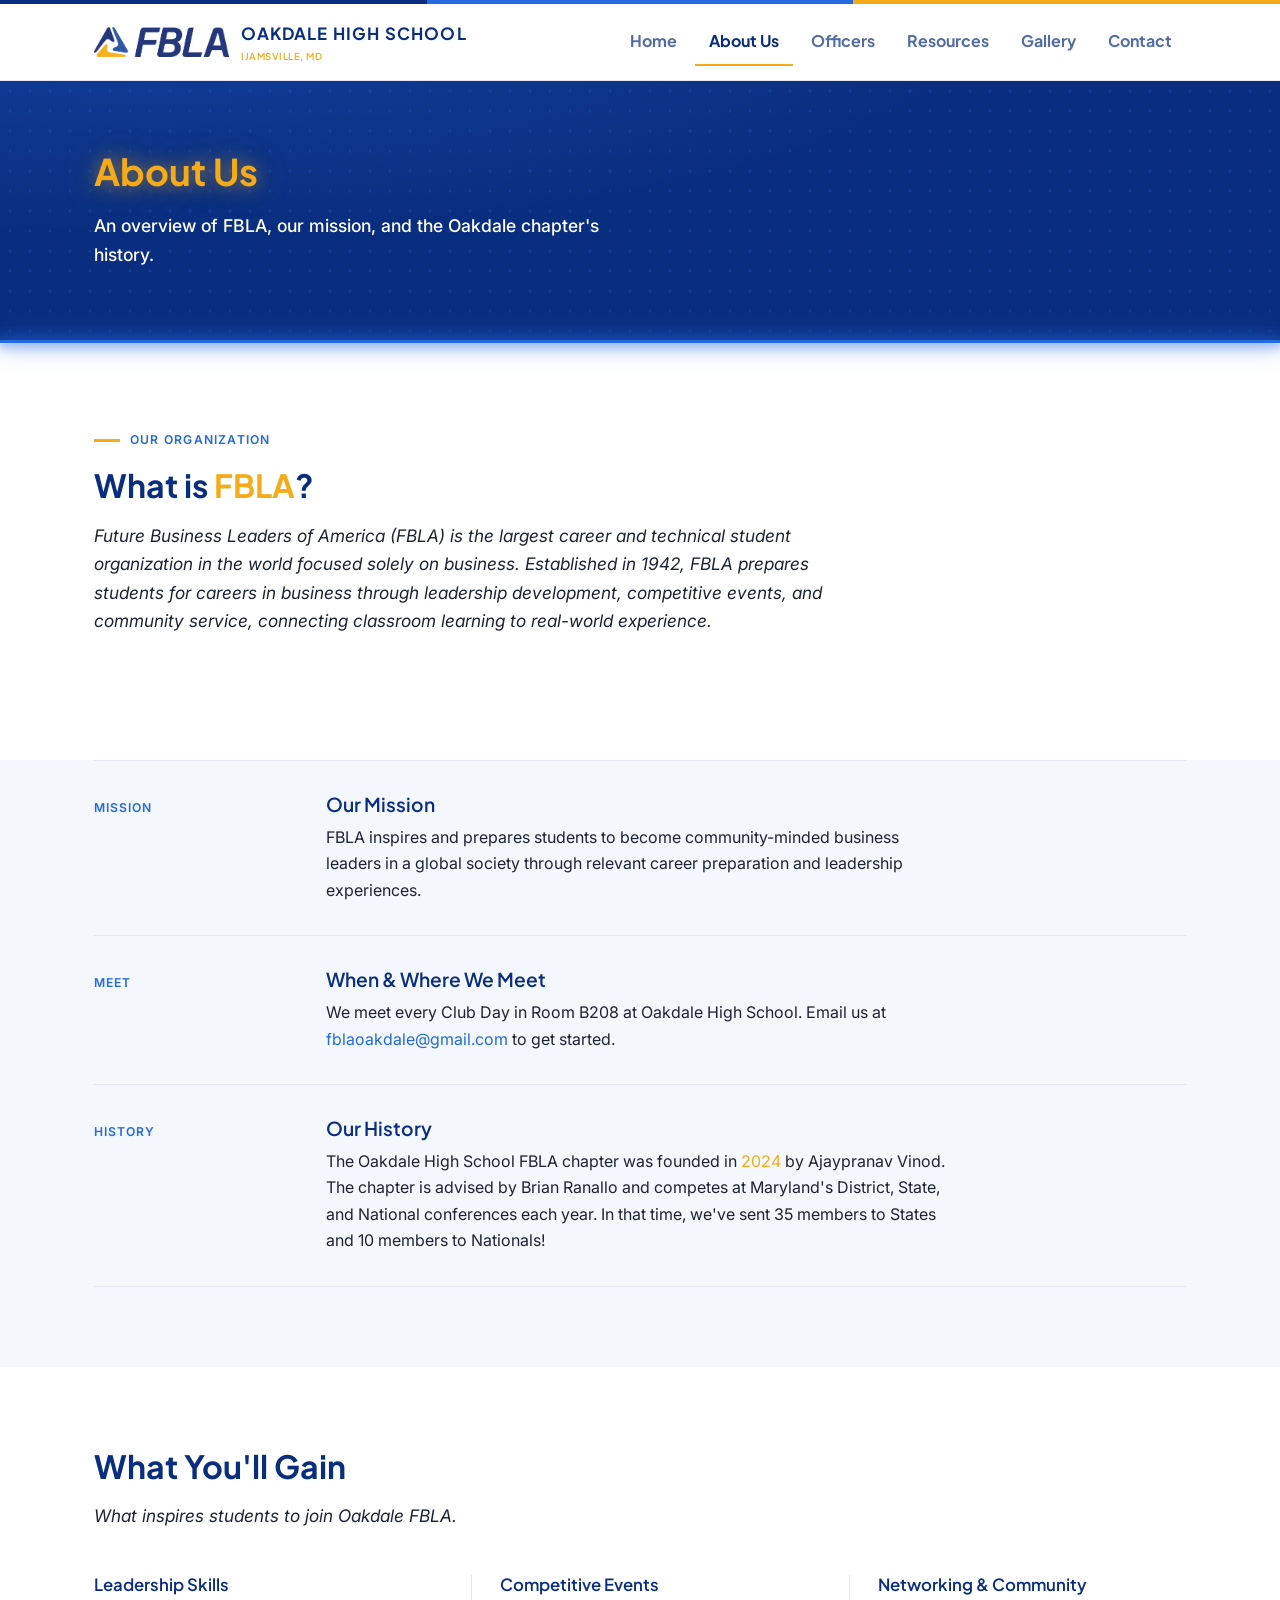
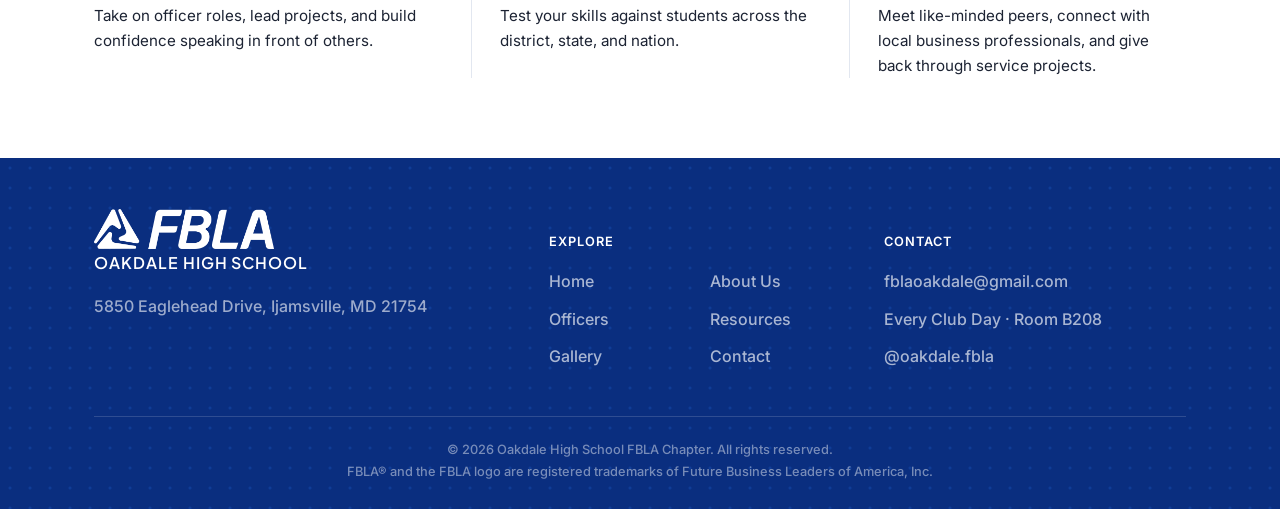
==== about.html @ 13fde46c "Add Oakdale FBLA chapter website Static site for Oakdale High School's FBLA chapter: home, about, of" ====
<!DOCTYPE html>
<html lang="en">
<head>
  <meta charset="UTF-8" />
  <meta name="viewport" content="width=device-width, initial-scale=1.0" />
  <title>About Us | Oakdale FBLA</title>
  <meta name="description" content="What FBLA is, our mission, and the history of Oakdale High School's FBLA chapter." />
  <link rel="icon" type="image/png" href="favicon.png" />
  <link rel="shortcut icon" href="favicon.ico" />
  <link rel="preconnect" href="https://fonts.googleapis.com">
  <link rel="preconnect" href="https://fonts.gstatic.com" crossorigin>
  <link href="https://fonts.googleapis.com/css2?family=Inter:ital,wght@0,400;0,500;0,600;0,700;1,400&family=Plus+Jakarta+Sans:wght@600;700;800&display=swap" rel="stylesheet">
  <link rel="stylesheet" href="styles.css" />
</head>
<body>
  <div class="brand-bar"></div>
  <div class="site-banner"></div>

  <!-- ===== Header / Navigation ===== -->
  <header class="site-header">
    <nav class="nav">
      <a href="index.html" class="nav-brand">
        <span class="nav-logo-wrap">
          <img src="images/fbla-logo.png" alt="FBLA — Future Business Leaders of America" class="nav-logo-img"
               onerror="this.style.display='none'; this.nextElementSibling.style.display='flex';">
          <span class="nav-logo-placeholder">FBLA<br>LOGO</span>
        </span>
        <span class="nav-brand-text">
          <span class="wordmark">Oakdale High School</span>
          <span class="wordmark-sub">Ijamsville, MD</span>
        </span>
      </a>
      <button class="nav-toggle" aria-label="Toggle navigation">
        <span></span><span></span><span></span>
      </button>
      <ul class="nav-links">
        <li><a href="index.html">Home</a></li>
        <li><a href="about.html" class="active">About Us</a></li>
        <li><a href="officers.html">Officers</a></li>
        <li><a href="resources.html">Resources</a></li>
        <li><a href="gallery.html">Gallery</a></li>
        <li><a href="contact.html">Contact</a></li>
      </ul>
    </nav>
  </header>

  <!-- ===== Page Hero ===== -->
  <section class="page-hero reveal">
    <div class="container">
      <h1>About Us</h1>
      <p>An overview of FBLA, our mission, and the Oakdale chapter's history.</p>
    </div>
  </section>

  <!-- ===== What is FBLA ===== -->
  <section class="reveal">
    <div class="container">
      <div class="eyebrow">Our Organization</div>
      <h2>What is <span class="accent">FBLA</span>?</h2>
      <p class="section-intro" style="max-width: 760px;">
        Future Business Leaders of America (FBLA) is the largest career and
        technical student organization in the world focused solely on
        business. Established in 1942, FBLA prepares students for careers
        in business through leadership development, competitive events, and
        community service, connecting classroom learning to real-world
        experience.
      </p>
    </div>
  </section>

  <!-- ===== Mission / Meet / History ===== -->
  <section class="section-tint reveal" style="padding-top: 0;">
    <div class="container">
      <div class="spec-row">
        <div class="spec-label">Mission</div>
        <div>
          <h3>Our Mission</h3>
          <p>
            FBLA inspires and prepares students to become community-minded
            business leaders in a global society through relevant career
            preparation and leadership experiences.
          </p>
        </div>
      </div>
      <div class="spec-row">
        <div class="spec-label">Meet</div>
        <div>
          <h3>When &amp; Where We Meet</h3>
          <p>
            We meet every Club Day in Room B208 at Oakdale High School.
            Email us at
            <a href="mailto:fblaoakdale@gmail.com">fblaoakdale@gmail.com</a>
            to get started.
          </p>
        </div>
      </div>
      <div class="spec-row">
        <div class="spec-label">History</div>
        <div>
          <h3>Our History</h3>
          <p>
            The Oakdale High School FBLA chapter was founded in
            <span class="accent">2024</span> by Ajaypranav Vinod. The
            chapter is advised by Brian Ranallo and competes at Maryland's
            District, State, and National conferences each year. In that
            time, we've sent 35 members to States and 10 members to
            Nationals!
          </p>
        </div>
      </div>
    </div>
  </section>

  <!-- ===== Why Join ===== -->
  <section class="reveal">
    <div class="container">
      <h2>What You'll Gain</h2>
      <p class="section-intro">
        What inspires students to join Oakdale FBLA.
      </p>
      <div class="text-cols">
        <div>
          <h3>Leadership Skills</h3>
          <p>Take on officer roles, lead projects, and build confidence speaking in front of others.</p>
        </div>
        <div>
          <h3>Competitive Events</h3>
          <p>Test your skills against students across the district, state, and nation.</p>
        </div>
        <div>
          <h3>Networking &amp; Community</h3>
          <p>Meet like-minded peers, connect with local business professionals, and give back through service projects.</p>
        </div>
      </div>
    </div>
  </section>

  <!-- ===== Footer ===== -->
  <footer class="site-footer">
    <div class="container">
      <div class="footer-grid">
        <div class="footer-col">
          <div class="footer-brand">
            <span class="nav-logo-wrap">
              <img src="images/fbla-logo-white.png" alt="FBLA — Future Business Leaders of America" class="nav-logo-img"
                   onerror="this.style.display='none'; this.nextElementSibling.style.display='flex';">
              <span class="nav-logo-placeholder">FBLA<br>LOGO</span>
            </span>
            <span class="wordmark">Oakdale High School</span>
          </div>
          <p>5850 Eaglehead Drive, Ijamsville, MD 21754</p>
        </div>
        <div class="footer-col">
          <h4>Explore</h4>
          <ul class="footer-links-grid">
            <li><a href="index.html">Home</a></li>
            <li><a href="about.html">About Us</a></li>
            <li><a href="officers.html">Officers</a></li>
            <li><a href="resources.html">Resources</a></li>
            <li><a href="gallery.html">Gallery</a></li>
            <li><a href="contact.html">Contact</a></li>
          </ul>
        </div>
        <div class="footer-col">
          <h4>Contact</h4>
          <ul>
            <li><a href="mailto:fblaoakdale@gmail.com">fblaoakdale@gmail.com</a></li>
            <li>Every Club Day &middot; Room B208</li>
            <li><a href="https://www.instagram.com/oakdale.fbla/" target="_blank" rel="noopener">@oakdale.fbla</a></li>
          </ul>
        </div>
      </div>
      <div class="footer-bottom">
        &copy; 2026 Oakdale High School FBLA Chapter. All rights reserved.<br />
        FBLA&reg; and the FBLA logo are registered trademarks of Future Business Leaders of America, Inc.
      </div>
    </div>
  </footer>

  <script src="script.js"></script>
</body>
</html>
---- styles.css ----
/* =========================================================
   Oakdale High School FBLA — Site Stylesheet
   Light, editorial theme built on FBLA's official brand
   colors (see FBLA Brand Guidebook, page 18):
     Navy   #0a2e7f   Blue  #1d52bc   Gold  #f4ab19
     Cobalt #226add   White #ffffff   Black #2d2b2b
   Navy carries structure (nav text, footer, headings).
   Cobalt is the working accent (links, buttons, active states).
   Gold is used sparingly, for small highlight details only.
   Beginner tip: everything is controlled from the :root
   tokens below — change a value once, it updates everywhere.
   ========================================================= */

:root {
  --navy: #0a2e7f;
  --blue: #1d52bc;
  --gold: #f4ab19;
  --cobalt: #226add;
  --white: #ffffff;
  --black: #2d2b2b;

  --bg: #ffffff;
  --bg-alt: #f4f7fc;
  --text: #1c2333;
  --text-muted: #5c6478;
  --border: #e2e7f0;

  /* Headings/titles: real Apercu Pro (FBLA's actual brand font, page 29)
     if licensed files are ever added — see fonts/README.txt — otherwise
     Plus Jakarta Sans, the closest free Google Font to it, loaded for
     real below. Arial is the last-resort fallback either way.
     Body/paragraph text: Inter, loaded for real below. */
  --font-heading: "Apercu Pro", "Plus Jakarta Sans", Arial, "Helvetica Neue", sans-serif;
  --font-body: "Inter", Arial, "Helvetica Neue", sans-serif;

  --radius: 8px;
  --radius-sm: 6px;
  --max-width: 1140px;

  --ease: cubic-bezier(0.22, 1, 0.36, 1);
}

/* Real Apercu Pro webfont files, if you have a license for them.
   These @font-face rules just fail silently (and the font-family
   stacks above fall through to Arial) until files actually exist at
   these paths — see fonts/README.txt to activate them. */
@font-face {
  font-family: "Apercu Pro";
  src: url("fonts/ApercuPro-Regular.woff2") format("woff2"),
       url("fonts/ApercuPro-Regular.woff") format("woff");
  font-weight: 400;
  font-style: normal;
  font-display: swap;
}

@font-face {
  font-family: "Apercu Pro";
  src: url("fonts/ApercuPro-Medium.woff2") format("woff2"),
       url("fonts/ApercuPro-Medium.woff") format("woff");
  font-weight: 500;
  font-style: normal;
  font-display: swap;
}

@font-face {
  font-family: "Apercu Pro";
  src: url("fonts/ApercuPro-Bold.woff2") format("woff2"),
       url("fonts/ApercuPro-Bold.woff") format("woff");
  font-weight: 700;
  font-style: normal;
  font-display: swap;
}

@font-face {
  font-family: "Apercu Pro";
  src: url("fonts/ApercuPro-Italic.woff2") format("woff2"),
       url("fonts/ApercuPro-Italic.woff") format("woff");
  font-weight: 400;
  font-style: italic;
  font-display: swap;
}

* {
  box-sizing: border-box;
}

html {
  scroll-behavior: smooth;
}

body {
  margin: 0;
  font-family: var(--font-body);
  color: var(--text);
  background: var(--bg);
  line-height: 1.65;
  -webkit-font-smoothing: antialiased;
}

img {
  max-width: 100%;
  display: block;
}

a {
  color: var(--cobalt);
  text-decoration: none;
}

a:hover {
  text-decoration: underline;
}

.container {
  max-width: var(--max-width);
  margin: 0 auto;
  padding: 0 24px;
}

/* Wider than the standard reading-width container — used for the
   photo grid, which benefits from more room, unlike text content. */
.container--wide {
  max-width: 1700px;
}

section {
  padding: 80px 0;
  position: relative;
}

.section-tint {
  background: var(--bg-alt);
}

h1, h2, h3 {
  color: var(--navy);
  line-height: 1.2;
  margin-top: 0;
}

h1 {
  font-family: var(--font-heading);
  font-weight: 700;
}

h2, h3 {
  font-family: var(--font-heading);
}

h2 {
  font-size: 2rem;
  margin-bottom: 12px;
  font-weight: 700;
}

h3 {
  font-weight: 600;
}

.section-intro {
  font-family: var(--font-body);
  font-style: italic;
  font-size: 1.08rem;
  color: var(--text);
  max-width: 620px;
  margin-bottom: 44px;
}

.eyebrow {
  display: inline-flex;
  align-items: center;
  gap: 10px;
  color: var(--cobalt);
  font-weight: 600;
  letter-spacing: 0.1em;
  text-transform: uppercase;
  font-size: 0.76rem;
  margin-bottom: 16px;
  font-family: var(--font-body);
}

.eyebrow::before {
  content: "";
  display: inline-block;
  width: 26px;
  height: 3px;
  background: var(--gold);
}

/* Small, sparing gold accent for a key word or two in body copy.
   This is the exact brand gold (#f4ab19) per your request — note it
   only has ~2.1:1 contrast on white (WCAG normally wants 4.5:1), so
   it's kept to short accent words, never full paragraphs. */
.accent {
  color: var(--gold);
}

/* ---------- Tri-color brand bar ---------- */
/* A flat 3-stripe bar (no blend) echoing the navy / cobalt / gold
   palette — a small nod to FBLA's colors without touching the logo. */

.brand-bar {
  height: 4px;
  background: linear-gradient(
    90deg,
    var(--navy) 0%,
    var(--navy) 33.33%,
    var(--cobalt) 33.33%,
    var(--cobalt) 66.66%,
    var(--gold) 66.66%,
    var(--gold) 100%
  );
}

/* ---------- Site-wide temporary banner ---------- */
/* Filled in by script.js from banner.txt — stays empty and collapses
   to nothing if that file has no TEXT, or today is outside its
   START/END dates. See banner.txt for how to edit it. */
.site-banner {
  display: none;
  background: var(--gold);
  color: var(--navy);
  overflow: hidden;
  white-space: nowrap;
  padding: 9px 0;
  font-family: var(--font-heading);
  font-weight: 700;
  font-size: 1.3rem;
}

.site-banner.visible {
  display: block;
}

.site-banner-track {
  display: inline-flex;
  width: max-content;
  /* script.js repeats the message 8 times back-to-back so the strip is
     always full edge-to-edge, even on wide screens. Scrolling by 1/8th
     of the track's width each loop lands exactly on the next copy, so
     it repeats seamlessly with no jump or gap. */
  animation: banner-scroll 28s linear infinite;
}

.site-banner:hover .site-banner-track {
  animation-play-state: paused;
}

.site-banner-item {
  display: inline-flex;
  align-items: center;
  padding: 0 48px;
}

.site-banner a {
  color: var(--navy);
  text-decoration: underline;
  font-weight: 800;
}

@keyframes banner-scroll {
  from {
    transform: translateX(0);
  }
  to {
    transform: translateX(-12.5%);
  }
}

@media (prefers-reduced-motion: reduce) {
  .site-banner {
    white-space: normal;
    text-align: center;
  }

  .site-banner-track {
    animation: none;
    display: block;
    width: auto;
  }

  .site-banner-item:not(:first-child) {
    display: none;
  }
}

/* ---------- Scroll reveal ---------- */

.reveal {
  opacity: 0;
  transform: translateY(20px);
  transition: opacity 0.7s var(--ease), transform 0.7s var(--ease);
}

.reveal.revealed {
  opacity: 1;
  transform: translateY(0);
}

@media (prefers-reduced-motion: reduce) {
  .reveal {
    opacity: 1;
    transform: none;
    transition: none;
  }
}

/* ---------- Buttons ---------- */

.btn {
  display: inline-flex;
  align-items: center;
  gap: 8px;
  padding: 14px 26px;
  border-radius: var(--radius-sm);
  font-weight: 600;
  font-size: 0.96rem;
  cursor: pointer;
  border: 1.5px solid transparent;
  /* thin gold accent bar along the bottom edge of every button */
  box-shadow: inset 0 -3px 0 var(--gold);
  transition: background 0.2s ease, border-color 0.2s ease, color 0.2s ease, transform 0.2s ease;
}

.btn:hover {
  text-decoration: none;
  transform: translateY(-2px);
}

@media (prefers-reduced-motion: reduce) {
  .btn:hover {
    transform: none;
  }
}

.btn-primary {
  background: var(--cobalt);
  color: var(--white);
}

.btn-primary:hover {
  background: #1a54b3;
}

.btn-gold {
  background: var(--gold);
  color: var(--navy);
}

.btn-gold:hover {
  background: #dd9910;
}

.btn-outline {
  background: transparent;
  color: var(--navy);
  border-color: var(--navy);
}

.btn-outline:hover {
  background: var(--bg-alt);
  border-color: var(--cobalt);
  color: var(--cobalt);
}

/* ---------- Header / Nav ---------- */

.site-header {
  background: rgba(255, 255, 255, 0.95);
  position: sticky;
  top: 0;
  z-index: 100;
  border-bottom: 1px solid var(--border);
}

.nav {
  display: flex;
  align-items: center;
  justify-content: space-between;
  padding: 14px 24px;
  max-width: var(--max-width);
  margin: 0 auto;
}

.nav-brand {
  display: flex;
  align-items: center;
  gap: 12px;
}

.nav-brand:hover {
  text-decoration: none;
}

/* Two stacked lines of text next to the logo in the header: the main
   wordmark, plus a smaller location line underneath. */
.nav-brand-text {
  display: flex;
  flex-direction: column;
  gap: 1px;
}

.nav-brand .wordmark {
  font-size: 1.05rem;
  font-weight: 700;
  letter-spacing: 0.07em;
}

.wordmark-sub {
  font-family: var(--font-heading);
  text-transform: uppercase;
  letter-spacing: 0.05em;
  font-weight: 600;
  font-size: 0.6rem;
  color: var(--gold);
  white-space: nowrap;
}

/* The "Oakdale High School" wordmark — kept as its own styled text
   element, deliberately separate from the FBLA logo image next to it,
   since the logo itself can't be altered or combined with other marks. */
.wordmark {
  font-family: var(--font-heading);
  text-transform: uppercase;
  letter-spacing: 0.06em;
  font-weight: 600;
  font-size: 0.68rem;
  color: var(--navy);
  white-space: nowrap;
}

/* Official FBLA logo slot.
   Drop the real logo file at images/fbla-logo.png (see images/README.txt)
   and it will replace this placeholder automatically — no code changes needed. */
.nav-logo-wrap {
  position: relative;
  height: 30px;
  display: flex;
  align-items: center;
}

.nav-logo-img {
  height: 30px;
  width: auto;
  display: block;
}

.nav-logo-placeholder {
  display: none;
  align-items: center;
  justify-content: center;
  height: 30px;
  padding: 0 12px;
  border: 1px dashed var(--navy);
  border-radius: var(--radius-sm);
  color: var(--navy);
  font-size: 0.62rem;
  font-weight: 700;
  letter-spacing: 0.08em;
  text-align: center;
  line-height: 1.25;
  white-space: nowrap;
  opacity: 0.55;
}

.nav-links {
  display: flex;
  gap: 4px;
  list-style: none;
  margin: 0;
  padding: 0;
}

.nav-links a {
  font-family: var(--font-heading);
  color: var(--navy);
  font-weight: 700;
  opacity: 0.7;
  padding: 10px 14px;
  display: inline-block;
  border-bottom: 2px solid transparent;
  transition: opacity 0.2s ease, border-color 0.2s ease;
}

.nav-links a:hover,
.nav-links a.active {
  opacity: 1;
  text-decoration: none;
  border-bottom-color: var(--gold);
}

.nav-toggle {
  display: none;
  background: none;
  border: none;
  cursor: pointer;
  padding: 8px;
}

.nav-toggle span {
  display: block;
  width: 24px;
  height: 2px;
  margin: 5px 0;
  background: var(--navy);
  border-radius: 1px;
}

/* ---------- Hero ---------- */

.hero {
  min-height: 82vh;
  display: flex;
  align-items: center;
  padding: 64px 0;
  text-align: center;
  /* diagonal lines, close together, alternating between a regular
     line and a lighter one for some rhythm */
  background-image: repeating-linear-gradient(
    45deg,
    rgba(34, 106, 221, 0.12) 0px,
    rgba(34, 106, 221, 0.12) 1px,
    transparent 1px,
    transparent 20px,
    rgba(34, 106, 221, 0.06) 20px,
    rgba(34, 106, 221, 0.06) 21px,
    transparent 21px,
    transparent 40px
  );
}

.hero .container {
  display: flex;
  flex-direction: column;
  align-items: center;
  width: 100%;
  gap: 32px;
}

.hero h1 {
  font-size: clamp(2.75rem, 6vw, 5rem);
  font-weight: 800;
  line-height: 1.05;
  letter-spacing: -0.02em;
  margin-bottom: 0;
  max-width: 920px;
  /* a solid, hard-edged offset instead of a blurred glow — the same
     stamped/poster technique already used on the hero photo frame */
  text-shadow: 2px 2px 4px var(--gold);
}

.hero p {
  font-family: var(--font-heading);
  color: var(--text);
  font-size: clamp(1.05rem, 1.3vw, 1.2rem);
  font-weight: 500;
  max-width: 640px;
  margin-bottom: 0;
}

.hero-actions {
  display: flex;
  gap: 14px;
  flex-wrap: wrap;
  justify-content: center;
}

/* A framed placeholder, styled like a printed photo with a hard-edged
   offset border — a deliberate, crafted look instead of a soft glow. */
.hero-art {
  background: var(--bg-alt);
  border: 1px solid var(--border);
  box-shadow: 10px 10px 0 var(--gold);
  width: 100%;
  max-width: 860px;
  /* matches the actual cropped photo's proportions exactly, so the
     browser doesn't need to crop it any further */
  aspect-ratio: 4864 / 2672;
  overflow: hidden;
  margin: 10px auto 0;
}

.hero-art img {
  width: 100%;
  height: 100%;
  object-fit: cover;
  display: block;
}

/* ---------- Stat bar ---------- */

.stat-bar {
  display: flex;
  flex-wrap: wrap;
  border-top: 1px solid var(--border);
  border-bottom: 1px solid var(--border);
}

.stat-item {
  flex: 1 1 200px;
  padding: 28px 30px;
  border-right: 1px solid var(--border);
}

.stat-item:last-child {
  border-right: none;
}

.stat-value {
  font-family: var(--font-heading);
  font-size: 1.7rem;
  color: var(--gold);
  font-weight: 600;
  display: block;
}

.stat-label {
  color: var(--text-muted);
  font-size: 0.8rem;
  text-transform: uppercase;
  letter-spacing: 0.06em;
  margin-top: 4px;
  display: block;
}

/* ---------- Page hero (interior pages) ---------- */

.page-hero {
  position: relative;
  /* a solid navy base with a more noticeable cobalt dot-grid texture
     and a soft cobalt glow blob — the wave below (::after) handles the
     edge transition with its own glow, so no fade-to-white needed here */
  background-color: var(--navy);
  background-image:
    radial-gradient(circle, rgba(34, 106, 221, 0.25) 1.2px, transparent 1.8px),
    radial-gradient(120% 160% at 12% -30%, rgba(34, 106, 221, 0.3), transparent 55%);
  background-size: 20px 20px, auto;
  background-repeat: repeat, no-repeat;
  padding: 68px 0 56px;
}

/* A thin glowing line where navy meets white, instead of a wave. */
.page-hero::after {
  content: "";
  position: absolute;
  left: 0;
  right: 0;
  bottom: 0;
  height: 3px;
  background: var(--cobalt);
  box-shadow: 0 0 12px 2px rgba(34, 106, 221, 0.7), 0 0 26px 4px rgba(34, 106, 221, 0.4);
  pointer-events: none;
}

.page-hero h1 {
  color: var(--gold);
  font-size: 2.3rem;
  margin-bottom: 10px;
  text-shadow: 0 0 18px rgba(244, 171, 25, 0.55), 0 0 40px rgba(244, 171, 25, 0.25);
}

.page-hero p {
  font-family: var(--font-body);
  font-size: 1.1rem;
  font-weight: 500;
  color: var(--white);
  max-width: 560px;
}

/* ---------- Steps / timeline (How to Join) ---------- */

.steps {
  border-left: 2px solid var(--border);
  margin: 40px 0 8px 17px;
  padding-left: 34px;
}

.step {
  position: relative;
  padding-bottom: 40px;
}

.step:last-child {
  padding-bottom: 0;
}

.step-num {
  position: absolute;
  left: -52px;
  top: -2px;
  width: 34px;
  height: 34px;
  border-radius: 50%;
  background: var(--gold);
  color: var(--navy);
  font-family: var(--font-heading);
  font-weight: 700;
  display: flex;
  align-items: center;
  justify-content: center;
  font-size: 0.95rem;
}

.step h3 {
  font-size: 1.15rem;
  margin-bottom: 6px;
}

.step p {
  color: var(--text);
  margin: 0;
  max-width: 520px;
}

/* ---------- Spec rows (definition-list style, About page) ---------- */

.spec-row {
  display: grid;
  grid-template-columns: 200px 1fr;
  gap: 32px;
  padding: 32px 0;
  border-top: 1px solid var(--border);
}

.spec-row:last-child {
  border-bottom: 1px solid var(--border);
}

.spec-label {
  font-family: var(--font-body);
  text-transform: uppercase;
  letter-spacing: 0.08em;
  font-size: 0.76rem;
  font-weight: 600;
  color: var(--cobalt);
  padding-top: 5px;
}

.spec-row h3 {
  font-size: 1.2rem;
  margin-bottom: 8px;
}

.spec-row p {
  color: var(--text);
  max-width: 620px;
  margin: 0;
}

/* ---------- Event rows (table-style list) ---------- */

.event-list {
  border-top: 1px solid var(--border);
}

.event-row {
  display: grid;
  grid-template-columns: 200px 1fr;
  gap: 24px;
  padding: 24px 0;
  border-bottom: 1px solid var(--border);
  align-items: baseline;
}

.event-row .event-when {
  font-family: var(--font-heading);
  color: var(--gold);
  font-weight: 600;
  font-size: 1.05rem;
}

.event-row h3 {
  font-size: 1.1rem;
  margin-bottom: 4px;
}

.event-title-row {
  display: flex;
  align-items: center;
  gap: 12px;
  margin-bottom: 4px;
}

.event-title-row h3 {
  margin-bottom: 0;
}

.event-title-row .event-link {
  margin-top: 0;
}

.event-row p {
  color: var(--text-muted);
  margin: 0;
  font-size: 0.95rem;
}

.event-link {
  display: inline-block;
  margin-top: 10px;
  padding: 6px 16px;
  background: var(--gold);
  color: var(--navy);
  font-weight: 700;
  font-size: 0.8rem;
  text-transform: uppercase;
  letter-spacing: 0.04em;
  border-radius: 999px;
}

.event-link:hover {
  background: #dd9910;
  text-decoration: none;
}

/* ---------- Simple cards (used sparingly, not as a default grid) ---------- */

.card {
  background: var(--white);
  border-radius: var(--radius);
  padding: 28px;
  border: 1px solid var(--border);
  transition: border-color 0.2s ease;
}

.card:hover {
  border-color: var(--cobalt);
}

.card h3 {
  font-size: 1.1rem;
}

.card p {
  color: var(--text-muted);
  margin-bottom: 0;
}

.card-grid {
  display: grid;
  grid-template-columns: repeat(3, 1fr);
  gap: 28px;
}

/* ---------- Plain text columns (no card chrome) ---------- */

.text-cols {
  display: grid;
  grid-template-columns: repeat(3, 1fr);
  gap: 40px;
}

.text-cols > div {
  padding-left: 28px;
  border-left: 1px solid var(--border);
}

.text-cols > div:first-child {
  padding-left: 0;
  border-left: none;
}

.text-cols h3 {
  font-size: 1.05rem;
  margin-bottom: 8px;
}

.text-cols p {
  color: var(--text);
  margin: 0;
  font-size: 0.95rem;
}

@media (max-width: 720px) {
  .text-cols {
    grid-template-columns: 1fr;
    gap: 28px;
  }

  .text-cols > div {
    padding-left: 0;
    border-left: none;
    padding-top: 20px;
    border-top: 1px solid var(--border);
  }

  .text-cols > div:first-child {
    border-top: none;
    padding-top: 0;
  }
}

/* ---------- Resource list (icon-free row list) ---------- */

.resource-list {
  display: grid;
  grid-template-columns: 1fr 1fr;
  gap: 0 48px;
}

.resource-item {
  padding: 22px 0;
  border-top: 1px solid var(--border);
}

.resource-item h3 {
  font-size: 1.05rem;
  margin-bottom: 6px;
}

.resource-item p {
  color: var(--text);
  margin: 0;
  font-size: 0.95rem;
}

.resource-group-label {
  grid-column: 1 / -1;
  font-size: 0.78rem;
  text-transform: uppercase;
  letter-spacing: 0.08em;
  font-weight: 600;
  color: var(--cobalt);
  margin-top: 8px;
}

.resource-group-label:first-child {
  margin-top: 0;
}

/* ---------- Officers ---------- */

.officer-card {
  text-align: center;
  padding: 40px 28px;
}

.officer-photo {
  width: 120px;
  height: 120px;
  border-radius: 50%;
  margin: 0 auto 18px;
  background: var(--navy);
  color: var(--white);
  display: flex;
  align-items: center;
  justify-content: center;
  font-family: var(--font-heading);
  font-size: 1.4rem;
  font-weight: 600;
  border: 2px solid var(--gold);
}

.officer-card h3 {
  margin-bottom: 4px;
  font-size: 1.1rem;
}

.officer-position {
  color: var(--cobalt);
  font-weight: 600;
  font-size: 0.82rem;
  text-transform: uppercase;
  letter-spacing: 0.06em;
}

/* ---------- Competitive events callout ---------- */

.events-callout {
  background-color: var(--navy);
  /* a cobalt dot grid for texture, matching the page-hero bands */
  background-image: radial-gradient(circle, rgba(34, 106, 221, 0.25) 1.2px, transparent 1.8px);
  background-size: 20px 20px;
  color: var(--white);
  border-radius: var(--radius);
  padding: 44px;
}

.events-callout h2 {
  color: var(--white);
  text-shadow: 0 0 18px rgba(244, 171, 25, 0.55), 0 0 40px rgba(244, 171, 25, 0.25);
}

.events-callout .eyebrow {
  color: var(--gold);
}

.events-callout .eyebrow::before {
  background: var(--cobalt);
}

.events-callout p {
  color: rgba(255, 255, 255, 0.8);
  max-width: 620px;
  /* Medium weight for body copy on dark backgrounds, per the
     guidebook's readability guidance (page 29). */
  font-weight: 500;
}

.link-list {
  list-style: none;
  padding: 0;
  margin: 26px 0 0;
  display: grid;
  grid-template-columns: repeat(auto-fit, minmax(240px, 1fr));
  gap: 12px;
}

.link-list li a {
  display: block;
  background: rgba(255, 255, 255, 0.06);
  border: 1px solid rgba(255, 255, 255, 0.22);
  color: var(--white);
  border-radius: var(--radius-sm);
  padding: 15px 18px;
  font-weight: 600;
  transition: border-color 0.2s ease;
}

.link-list li a:hover {
  border-color: var(--gold);
  text-decoration: none;
}

.link-list li a::after {
  content: " \2192";
  color: var(--gold);
}

/* ---------- Gallery ---------- */


/* CSS grid (not multi-column) so photos fill left-to-right then wrap
   to the next row, like reading order — multi-column layout fills an
   entire column top-to-bottom before moving to the next one instead. */
/* Column count and item positions are calculated in script.js (true
   masonry — each photo packed into whichever column is currently
   shortest, in reading order — isn't achievable with CSS alone). If
   JavaScript is unavailable, items still stack normally in one column,
   just without the tight packing. */
.gallery-grid {
  position: relative;
}

.gallery-item {
  position: relative;
  border: 1px solid var(--border);
  border-radius: var(--radius);
  overflow: hidden;
}

/* Full, uncropped photos at their natural proportions — rows align at
   the top, so shorter photos leave a gap below them before the next
   row starts, but nothing is ever cut off. */
.gallery-item img {
  width: 100%;
  height: auto;
  display: block;
}

/* A short event tag overlaid on the corner of the photo, instead of a
   caption line underneath — avoids repeating the same event name
   under every photo from that event. */
.gallery-tag {
  position: absolute;
  left: 10px;
  bottom: 10px;
  background: rgba(10, 46, 127, 0.82);
  color: var(--white);
  font-family: var(--font-body);
  font-weight: 600;
  font-size: 0.72rem;
  letter-spacing: 0.03em;
  text-transform: uppercase;
  padding: 5px 11px;
  border-radius: 999px;
}

/* ---------- Contact ---------- */

.contact-grid {
  display: grid;
  grid-template-columns: 1fr 1fr;
  gap: 48px;
}

.contact-item {
  display: grid;
  grid-template-columns: 110px 1fr;
  gap: 16px;
  padding: 18px 0;
  border-top: 1px solid var(--border);
}

.contact-item:last-child {
  border-bottom: 1px solid var(--border);
}

.contact-label {
  font-size: 0.76rem;
  text-transform: uppercase;
  letter-spacing: 0.08em;
  font-weight: 600;
  color: var(--cobalt);
  padding-top: 2px;
}

.contact-item p {
  margin: 0;
  color: var(--text);
}

.contact-item a {
  margin: 0;
  color: var(--cobalt);
}

.contact-item a:hover {
  color: var(--gold);
}

.get-involved {
  background: var(--bg-alt);
  border: 1px solid var(--border);
  border-radius: var(--radius);
  padding: 36px;
}

.get-involved ul {
  font-family: var(--font-body);
  padding-left: 20px;
  color: var(--text);
}

.get-involved li {
  margin-bottom: 10px;
}

/* ---------- Footer ---------- */

.site-footer {
  background-color: var(--navy);
  /* a cobalt dot grid for texture, matching the page-hero bands */
  background-image: radial-gradient(circle, rgba(34, 106, 221, 0.25) 1.2px, transparent 1.8px);
  background-size: 20px 20px;
  color: rgba(255, 255, 255, 0.75);
  padding: 56px 0 26px;
  /* Medium weight for body copy on a dark background, per the
     guidebook's readability guidance (page 29). */
  font-weight: 500;
}

.footer-grid {
  display: grid;
  grid-template-columns: 1.4fr 1fr 1fr;
  gap: 32px;
  margin-bottom: 36px;
}

.footer-brand {
  display: flex;
  flex-direction: column;
  align-items: flex-start;
  gap: 6px;
  margin-bottom: 12px;
}

.footer-brand .wordmark {
  color: var(--white);
  font-size: 1rem;
}

.footer-brand .nav-logo-img {
  height: 40px;
}

.footer-brand .nav-logo-placeholder {
  height: 40px;
  font-size: 0.58rem;
  border-color: rgba(255, 255, 255, 0.5);
  color: rgba(255, 255, 255, 0.8);
  opacity: 1;
}

.footer-col p {
  color: rgba(255, 255, 255, 0.6);
}

.footer-col h4 {
  color: var(--white);
  font-family: var(--font-body);
  font-size: 0.8rem;
  text-transform: uppercase;
  letter-spacing: 0.08em;
  margin-bottom: 16px;
  font-weight: 600;
}

.footer-col ul {
  list-style: none;
  padding: 0;
  margin: 0;
}

/* Two columns for the longer link list, so that column doesn't tower
   over the others and make the whole footer taller than it needs to be. */
.footer-links-grid {
  display: grid;
  grid-template-columns: 1fr 1fr;
  gap: 0 20px;
}

.footer-col li {
  margin-bottom: 11px;
  color: rgba(255, 255, 255, 0.65);
}

.footer-col a {
  color: rgba(255, 255, 255, 0.65);
}

.footer-col a:hover {
  color: var(--gold);
}

.footer-bottom {
  border-top: 1px solid rgba(255, 255, 255, 0.15);
  padding-top: 22px;
  font-size: 0.8rem;
  text-align: center;
  color: rgba(255, 255, 255, 0.45);
  line-height: 1.7;
}

/* ---------- Responsive ---------- */

@media (max-width: 860px) {
  .contact-grid {
    grid-template-columns: 1fr;
  }

  .resource-list {
    grid-template-columns: 1fr;
  }

  .footer-grid {
    grid-template-columns: 1fr 1fr;
  }

  .spec-row,
  .event-row {
    grid-template-columns: 1fr;
    gap: 8px;
  }

  .card-grid {
    grid-template-columns: repeat(2, 1fr);
  }
}

@media (max-width: 720px) {
  .nav-toggle {
    display: block;
  }

  .card-grid {
    grid-template-columns: 1fr;
  }

  .nav-links {
    position: absolute;
    top: 100%;
    left: 0;
    right: 0;
    background: var(--white);
    border-bottom: 1px solid var(--border);
    flex-direction: column;
    gap: 0;
    max-height: 0;
    overflow: hidden;
    transition: max-height 0.3s var(--ease);
  }

  .nav-links.open {
    max-height: 400px;
  }

  .nav-links li {
    border-top: 1px solid var(--border);
  }

  .nav-links li:first-child {
    border-top: none;
  }

  .nav-links a {
    display: block;
    padding: 14px 24px;
    border-bottom: none;
    border-left: 3px solid transparent;
  }

  .nav-links a.active {
    border-left-color: var(--gold);
  }

  .hero {
    min-height: 62vh;
    padding: 56px 0 40px;
  }

  section {
    padding: 56px 0;
  }

  .events-callout {
    padding: 26px;
  }

  .footer-grid {
    grid-template-columns: 1fr;
  }

  .steps {
    margin-left: 8px;
    padding-left: 26px;
  }

  .step-num {
    left: -44px;
    width: 30px;
    height: 30px;
    font-size: 0.85rem;
  }
}
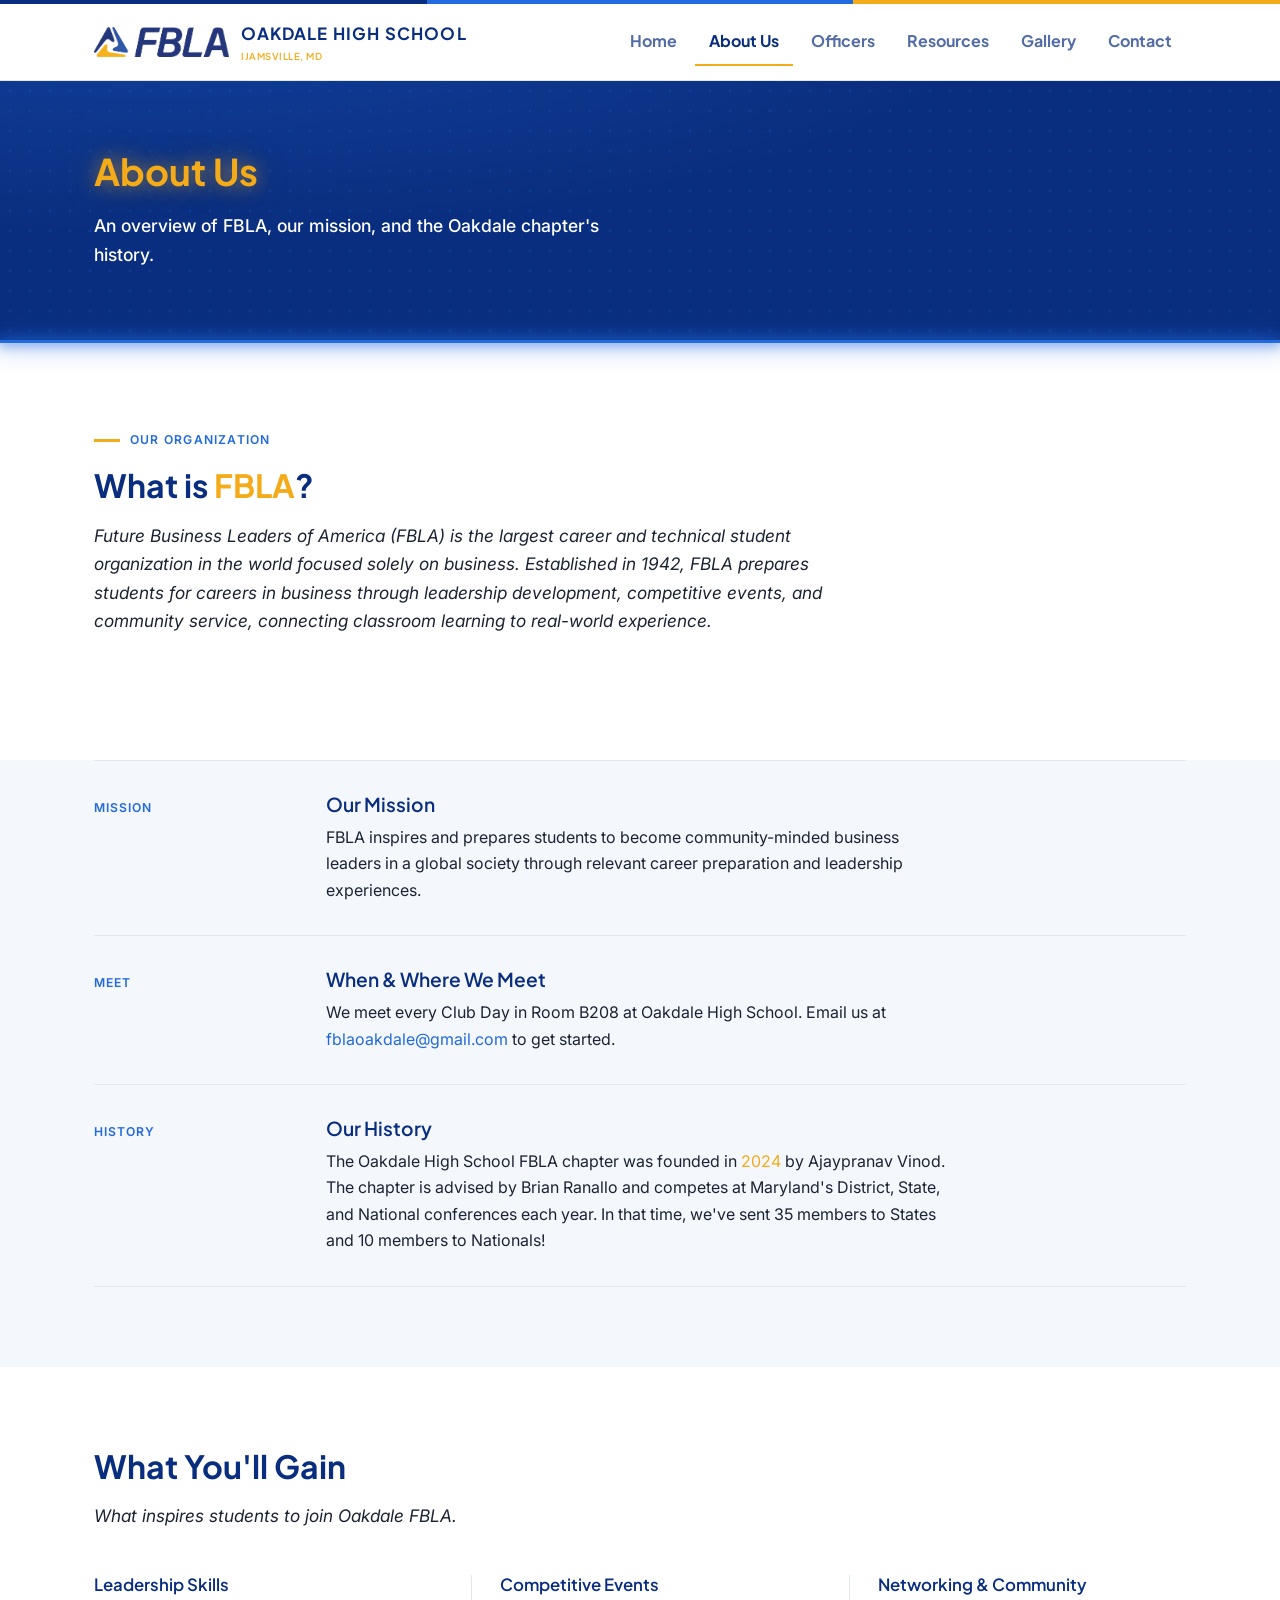
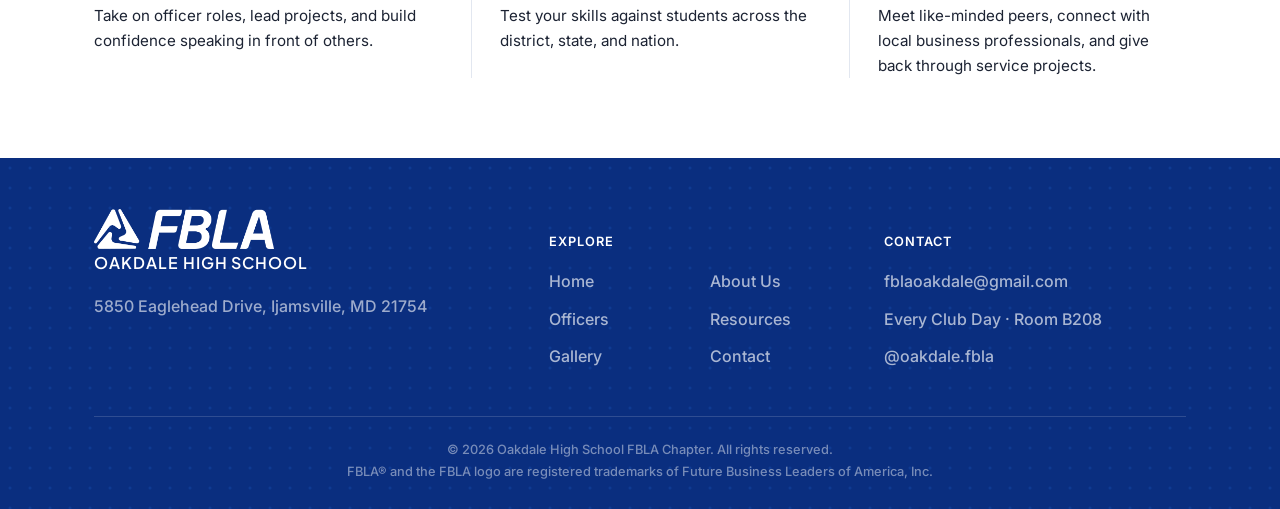
==== commit dc00f39a: "Reorganize into a professional assets/ + content/ folder structure - assets/{css,js,fonts,images}/ f" ====
--- a/about.html
+++ b/about.html
@@ -10,7 +10,7 @@
   <link rel="preconnect" href="https://fonts.googleapis.com">
   <link rel="preconnect" href="https://fonts.gstatic.com" crossorigin>
   <link href="https://fonts.googleapis.com/css2?family=Inter:ital,wght@0,400;0,500;0,600;0,700;1,400&family=Plus+Jakarta+Sans:wght@600;700;800&display=swap" rel="stylesheet">
-  <link rel="stylesheet" href="styles.css" />
+  <link rel="stylesheet" href="assets/css/styles.css" />
 </head>
 <body>
   <div class="brand-bar"></div>
@@ -21,7 +21,7 @@
     <nav class="nav">
       <a href="index.html" class="nav-brand">
         <span class="nav-logo-wrap">
-          <img src="images/fbla-logo.png" alt="FBLA — Future Business Leaders of America" class="nav-logo-img"
+          <img src="assets/images/fbla-logo.png" alt="FBLA — Future Business Leaders of America" class="nav-logo-img"
                onerror="this.style.display='none'; this.nextElementSibling.style.display='flex';">
           <span class="nav-logo-placeholder">FBLA<br>LOGO</span>
         </span>
@@ -142,7 +142,7 @@
         <div class="footer-col">
           <div class="footer-brand">
             <span class="nav-logo-wrap">
-              <img src="images/fbla-logo-white.png" alt="FBLA — Future Business Leaders of America" class="nav-logo-img"
+              <img src="assets/images/fbla-logo-white.png" alt="FBLA — Future Business Leaders of America" class="nav-logo-img"
                    onerror="this.style.display='none'; this.nextElementSibling.style.display='flex';">
               <span class="nav-logo-placeholder">FBLA<br>LOGO</span>
             </span>
@@ -177,6 +177,6 @@
     </div>
   </footer>
 
-  <script src="script.js"></script>
+  <script src="assets/js/script.js"></script>
 </body>
 </html>
--- a/assets/css/styles.css
+++ b/assets/css/styles.css
@@ -0,0 +1,1407 @@
+/* =========================================================
+   Oakdale High School FBLA — Site Stylesheet
+   Light, editorial theme built on FBLA's official brand
+   colors (see FBLA Brand Guidebook, page 18):
+     Navy   #0a2e7f   Blue  #1d52bc   Gold  #f4ab19
+     Cobalt #226add   White #ffffff   Black #2d2b2b
+   Navy carries structure (nav text, footer, headings).
+   Cobalt is the working accent (links, buttons, active states).
+   Gold is used sparingly, for small highlight details only.
+   Beginner tip: everything is controlled from the :root
+   tokens below — change a value once, it updates everywhere.
+   ========================================================= */
+
+:root {
+  --navy: #0a2e7f;
+  --blue: #1d52bc;
+  --gold: #f4ab19;
+  --cobalt: #226add;
+  --white: #ffffff;
+  --black: #2d2b2b;
+
+  --bg: #ffffff;
+  --bg-alt: #f4f7fc;
+  --text: #1c2333;
+  --text-muted: #5c6478;
+  --border: #e2e7f0;
+
+  /* Headings/titles: real Apercu Pro (FBLA's actual brand font, page 29)
+     if licensed files are ever added — see assets/fonts/README.txt — otherwise
+     Plus Jakarta Sans, the closest free Google Font to it, loaded for
+     real below. Arial is the last-resort fallback either way.
+     Body/paragraph text: Inter, loaded for real below. */
+  --font-heading: "Apercu Pro", "Plus Jakarta Sans", Arial, "Helvetica Neue", sans-serif;
+  --font-body: "Inter", Arial, "Helvetica Neue", sans-serif;
+
+  --radius: 8px;
+  --radius-sm: 6px;
+  --max-width: 1140px;
+
+  --ease: cubic-bezier(0.22, 1, 0.36, 1);
+
+  /* Reused as-is in a few spots (page-hero, footer, events-callout) —
+     defined once here so tuning it only ever needs one edit. */
+  --dot-grid: radial-gradient(circle, rgba(34, 106, 221, 0.2) 1.2px, transparent 1.8px);
+  --gold-glow: 0 0 18px rgba(244, 171, 25, 0.55), 0 0 40px rgba(244, 171, 25, 0.25);
+}
+
+/* Real Apercu Pro webfont files, if you have a license for them.
+   These @font-face rules just fail silently (and the font-family
+   stacks above fall through to Arial) until files actually exist at
+   these paths — see assets/fonts/README.txt to activate them. */
+@font-face {
+  font-family: "Apercu Pro";
+  src: url("../fonts/ApercuPro-Regular.woff2") format("woff2"),
+       url("../fonts/ApercuPro-Regular.woff") format("woff");
+  font-weight: 400;
+  font-style: normal;
+  font-display: swap;
+}
+
+@font-face {
+  font-family: "Apercu Pro";
+  src: url("../fonts/ApercuPro-Medium.woff2") format("woff2"),
+       url("../fonts/ApercuPro-Medium.woff") format("woff");
+  font-weight: 500;
+  font-style: normal;
+  font-display: swap;
+}
+
+@font-face {
+  font-family: "Apercu Pro";
+  src: url("../fonts/ApercuPro-Bold.woff2") format("woff2"),
+       url("../fonts/ApercuPro-Bold.woff") format("woff");
+  font-weight: 700;
+  font-style: normal;
+  font-display: swap;
+}
+
+@font-face {
+  font-family: "Apercu Pro";
+  src: url("../fonts/ApercuPro-Italic.woff2") format("woff2"),
+       url("../fonts/ApercuPro-Italic.woff") format("woff");
+  font-weight: 400;
+  font-style: italic;
+  font-display: swap;
+}
+
+* {
+  box-sizing: border-box;
+}
+
+html {
+  scroll-behavior: smooth;
+}
+
+body {
+  margin: 0;
+  font-family: var(--font-body);
+  color: var(--text);
+  background: var(--bg);
+  line-height: 1.65;
+  -webkit-font-smoothing: antialiased;
+}
+
+img {
+  max-width: 100%;
+  display: block;
+}
+
+a {
+  color: var(--cobalt);
+  text-decoration: none;
+}
+
+a:hover {
+  text-decoration: underline;
+}
+
+.container {
+  max-width: var(--max-width);
+  margin: 0 auto;
+  padding: 0 24px;
+}
+
+/* Wider than the standard reading-width container — used for the
+   photo grid, which benefits from more room, unlike text content. */
+.container--wide {
+  max-width: 1700px;
+}
+
+section {
+  padding: 80px 0;
+  position: relative;
+}
+
+.section-tint {
+  background: var(--bg-alt);
+}
+
+h1, h2, h3 {
+  color: var(--navy);
+  line-height: 1.2;
+  margin-top: 0;
+}
+
+h1 {
+  font-family: var(--font-heading);
+  font-weight: 700;
+}
+
+h2, h3 {
+  font-family: var(--font-heading);
+}
+
+h2 {
+  font-size: 2rem;
+  margin-bottom: 12px;
+  font-weight: 700;
+}
+
+h3 {
+  font-weight: 600;
+}
+
+.section-intro {
+  font-family: var(--font-body);
+  font-style: italic;
+  font-size: 1.08rem;
+  color: var(--text);
+  max-width: 620px;
+  margin-bottom: 44px;
+}
+
+.eyebrow {
+  display: inline-flex;
+  align-items: center;
+  gap: 10px;
+  color: var(--cobalt);
+  font-weight: 600;
+  letter-spacing: 0.1em;
+  text-transform: uppercase;
+  font-size: 0.76rem;
+  margin-bottom: 16px;
+  font-family: var(--font-body);
+}
+
+.eyebrow::before {
+  content: "";
+  display: inline-block;
+  width: 26px;
+  height: 3px;
+  background: var(--gold);
+}
+
+/* Small, sparing gold accent for a key word or two in body copy.
+   This is the exact brand gold (#f4ab19) per your request — note it
+   only has ~2.1:1 contrast on white (WCAG normally wants 4.5:1), so
+   it's kept to short accent words, never full paragraphs. */
+.accent {
+  color: var(--gold);
+}
+
+/* ---------- Tri-color brand bar ---------- */
+/* A flat 3-stripe bar (no blend) echoing the navy / cobalt / gold
+   palette — a small nod to FBLA's colors without touching the logo. */
+
+.brand-bar {
+  height: 4px;
+  background: linear-gradient(
+    90deg,
+    var(--navy) 0%,
+    var(--navy) 33.33%,
+    var(--cobalt) 33.33%,
+    var(--cobalt) 66.66%,
+    var(--gold) 66.66%,
+    var(--gold) 100%
+  );
+}
+
+/* ---------- Site-wide temporary banner ---------- */
+/* Filled in by script.js from content/banner.txt — stays empty and collapses
+   to nothing if that file has no TEXT, or today is outside its
+   START/END dates. See content/banner.txt for how to edit it. */
+.site-banner {
+  display: none;
+  background: var(--gold);
+  color: var(--navy);
+  overflow: hidden;
+  white-space: nowrap;
+  padding: 9px 0;
+  font-family: var(--font-heading);
+  font-weight: 700;
+  font-size: 1.3rem;
+}
+
+.site-banner.visible {
+  display: block;
+}
+
+.site-banner-track {
+  display: inline-flex;
+  width: max-content;
+  /* script.js repeats the message 8 times back-to-back so the strip is
+     always full edge-to-edge, even on wide screens. Scrolling by 1/8th
+     of the track's width each loop lands exactly on the next copy, so
+     it repeats seamlessly with no jump or gap. */
+  animation: banner-scroll 28s linear infinite;
+}
+
+.site-banner:hover .site-banner-track {
+  animation-play-state: paused;
+}
+
+.site-banner-item {
+  display: inline-flex;
+  align-items: center;
+  padding: 0 48px;
+}
+
+.site-banner a {
+  color: var(--navy);
+  text-decoration: underline;
+  font-weight: 800;
+}
+
+@keyframes banner-scroll {
+  from {
+    transform: translateX(0);
+  }
+  to {
+    transform: translateX(-12.5%);
+  }
+}
+
+@media (prefers-reduced-motion: reduce) {
+  .site-banner {
+    white-space: normal;
+    text-align: center;
+  }
+
+  .site-banner-track {
+    animation: none;
+    display: block;
+    width: auto;
+  }
+
+  .site-banner-item:not(:first-child) {
+    display: none;
+  }
+}
+
+/* ---------- Scroll reveal ---------- */
+
+.reveal {
+  opacity: 0;
+  transform: translateY(20px);
+  transition: opacity 0.7s var(--ease), transform 0.7s var(--ease);
+}
+
+.reveal.revealed {
+  opacity: 1;
+  transform: translateY(0);
+}
+
+@media (prefers-reduced-motion: reduce) {
+  .reveal {
+    opacity: 1;
+    transform: none;
+    transition: none;
+  }
+}
+
+/* ---------- Buttons ---------- */
+
+.btn {
+  display: inline-flex;
+  align-items: center;
+  gap: 8px;
+  padding: 14px 26px;
+  border-radius: var(--radius-sm);
+  font-weight: 600;
+  font-size: 0.96rem;
+  cursor: pointer;
+  border: 1.5px solid transparent;
+  /* thin gold accent bar along the bottom edge of every button */
+  box-shadow: inset 0 -3px 0 var(--gold);
+  transition: background 0.2s ease, border-color 0.2s ease, color 0.2s ease, transform 0.2s ease;
+}
+
+.btn:hover {
+  text-decoration: none;
+  transform: translateY(-2px);
+}
+
+@media (prefers-reduced-motion: reduce) {
+  .btn:hover {
+    transform: none;
+  }
+}
+
+.btn-primary {
+  background: var(--cobalt);
+  color: var(--white);
+}
+
+.btn-primary:hover {
+  background: #1a54b3;
+}
+
+.btn-gold {
+  background: var(--gold);
+  color: var(--navy);
+}
+
+.btn-gold:hover {
+  background: #dd9910;
+}
+
+.btn-outline {
+  background: transparent;
+  color: var(--navy);
+  border-color: var(--navy);
+}
+
+.btn-outline:hover {
+  background: var(--bg-alt);
+  border-color: var(--cobalt);
+  color: var(--cobalt);
+}
+
+/* ---------- Header / Nav ---------- */
+
+.site-header {
+  background: rgba(255, 255, 255, 0.95);
+  position: sticky;
+  top: 0;
+  z-index: 100;
+  border-bottom: 1px solid var(--border);
+}
+
+.nav {
+  display: flex;
+  align-items: center;
+  justify-content: space-between;
+  padding: 14px 24px;
+  max-width: var(--max-width);
+  margin: 0 auto;
+}
+
+.nav-brand {
+  display: flex;
+  align-items: center;
+  gap: 12px;
+}
+
+.nav-brand:hover {
+  text-decoration: none;
+}
+
+/* Two stacked lines of text next to the logo in the header: the main
+   wordmark, plus a smaller location line underneath. */
+.nav-brand-text {
+  display: flex;
+  flex-direction: column;
+  gap: 1px;
+}
+
+.nav-brand .wordmark {
+  font-size: 1.05rem;
+  font-weight: 700;
+  letter-spacing: 0.07em;
+}
+
+.wordmark-sub {
+  font-family: var(--font-heading);
+  text-transform: uppercase;
+  letter-spacing: 0.05em;
+  font-weight: 600;
+  font-size: 0.6rem;
+  color: var(--gold);
+  white-space: nowrap;
+}
+
+/* The "Oakdale High School" wordmark — kept as its own styled text
+   element, deliberately separate from the FBLA logo image next to it,
+   since the logo itself can't be altered or combined with other marks. */
+.wordmark {
+  font-family: var(--font-heading);
+  text-transform: uppercase;
+  letter-spacing: 0.06em;
+  font-weight: 600;
+  font-size: 0.68rem;
+  color: var(--navy);
+  white-space: nowrap;
+}
+
+/* Official FBLA logo slot.
+   Drop the real logo file at assets/images/fbla-logo.png (see assets/images/README.txt)
+   and it will replace this placeholder automatically — no code changes needed. */
+.nav-logo-wrap {
+  position: relative;
+  height: 30px;
+  display: flex;
+  align-items: center;
+  flex-shrink: 0;
+}
+
+.nav-logo-img {
+  height: 30px;
+  width: auto;
+  display: block;
+  flex-shrink: 0;
+}
+
+.nav-logo-placeholder {
+  display: none;
+  align-items: center;
+  justify-content: center;
+  height: 30px;
+  padding: 0 12px;
+  border: 1px dashed var(--navy);
+  border-radius: var(--radius-sm);
+  color: var(--navy);
+  font-size: 0.62rem;
+  font-weight: 700;
+  letter-spacing: 0.08em;
+  text-align: center;
+  line-height: 1.25;
+  white-space: nowrap;
+  opacity: 0.55;
+}
+
+.nav-links {
+  display: flex;
+  gap: 4px;
+  list-style: none;
+  margin: 0;
+  padding: 0;
+}
+
+.nav-links a {
+  font-family: var(--font-heading);
+  color: var(--navy);
+  font-weight: 700;
+  opacity: 0.7;
+  padding: 10px 14px;
+  display: inline-block;
+  border-bottom: 2px solid transparent;
+  transition: opacity 0.2s ease, border-color 0.2s ease;
+}
+
+.nav-links a:hover,
+.nav-links a.active {
+  opacity: 1;
+  text-decoration: none;
+  border-bottom-color: var(--gold);
+}
+
+.nav-toggle {
+  display: none;
+  background: none;
+  border: none;
+  cursor: pointer;
+  padding: 8px;
+}
+
+.nav-toggle span {
+  display: block;
+  width: 24px;
+  height: 2px;
+  margin: 5px 0;
+  background: var(--navy);
+  border-radius: 1px;
+}
+
+/* ---------- Hero ---------- */
+
+.hero {
+  min-height: 82vh;
+  display: flex;
+  align-items: center;
+  padding: 64px 0;
+  text-align: center;
+  /* diagonal lines, close together, alternating between a regular
+     line and a lighter one for some rhythm */
+  background-image: repeating-linear-gradient(
+    45deg,
+    rgba(34, 106, 221, 0.12) 0px,
+    rgba(34, 106, 221, 0.12) 1px,
+    transparent 1px,
+    transparent 20px,
+    rgba(34, 106, 221, 0.06) 20px,
+    rgba(34, 106, 221, 0.06) 21px,
+    transparent 21px,
+    transparent 40px
+  );
+}
+
+.hero .container {
+  display: flex;
+  flex-direction: column;
+  align-items: center;
+  width: 100%;
+  gap: 32px;
+}
+
+.hero h1 {
+  font-size: clamp(2.75rem, 6vw, 5rem);
+  font-weight: 800;
+  line-height: 1.05;
+  letter-spacing: -0.02em;
+  margin-bottom: 0;
+  max-width: 920px;
+  /* a solid, hard-edged offset instead of a blurred glow — the same
+     stamped/poster technique already used on the hero photo frame */
+  text-shadow: 2px 2px 4px var(--gold);
+}
+
+.hero p {
+  font-family: var(--font-heading);
+  color: var(--text);
+  font-size: clamp(1.05rem, 1.3vw, 1.2rem);
+  font-weight: 500;
+  max-width: 640px;
+  margin-bottom: 0;
+}
+
+.hero-actions {
+  display: flex;
+  gap: 14px;
+  flex-wrap: wrap;
+  justify-content: center;
+}
+
+/* A framed placeholder, styled like a printed photo with a hard-edged
+   offset border — a deliberate, crafted look instead of a soft glow. */
+.hero-art {
+  background: var(--bg-alt);
+  border: 1px solid var(--border);
+  box-shadow: 10px 10px 0 var(--gold);
+  width: 100%;
+  max-width: 860px;
+  /* matches the actual cropped photo's proportions exactly, so the
+     browser doesn't need to crop it any further */
+  aspect-ratio: 4864 / 2672;
+  overflow: hidden;
+  margin: 10px auto 0;
+}
+
+.hero-art img {
+  width: 100%;
+  height: 100%;
+  object-fit: cover;
+  display: block;
+}
+
+/* ---------- Stat bar ---------- */
+
+.stat-bar {
+  display: flex;
+  flex-wrap: wrap;
+  border-top: 1px solid var(--border);
+  border-bottom: 1px solid var(--border);
+}
+
+.stat-item {
+  flex: 1 1 200px;
+  padding: 28px 30px;
+  border-right: 1px solid var(--border);
+}
+
+.stat-item:last-child {
+  border-right: none;
+}
+
+.stat-value {
+  font-family: var(--font-heading);
+  font-size: 1.7rem;
+  color: var(--gold);
+  font-weight: 600;
+  display: block;
+}
+
+.stat-label {
+  color: var(--text-muted);
+  font-size: 0.8rem;
+  text-transform: uppercase;
+  letter-spacing: 0.06em;
+  margin-top: 4px;
+  display: block;
+}
+
+/* ---------- Page hero (interior pages) ---------- */
+
+.page-hero {
+  position: relative;
+  /* a solid navy base with a more noticeable cobalt dot-grid texture
+     and a soft cobalt glow blob — the wave below (::after) handles the
+     edge transition with its own glow, so no fade-to-white needed here */
+  background-color: var(--navy);
+  background-image:
+    var(--dot-grid),
+    radial-gradient(120% 160% at 12% -30%, rgba(34, 106, 221, 0.3), transparent 55%);
+  background-size: 20px 20px, auto;
+  background-repeat: repeat, no-repeat;
+  padding: 68px 0 56px;
+}
+
+/* A thin glowing line where navy meets white, instead of a wave. */
+.page-hero::after {
+  content: "";
+  position: absolute;
+  left: 0;
+  right: 0;
+  bottom: 0;
+  height: 3px;
+  background: var(--cobalt);
+  box-shadow: 0 0 12px 2px rgba(34, 106, 221, 0.7), 0 0 26px 4px rgba(34, 106, 221, 0.4);
+  pointer-events: none;
+}
+
+.page-hero h1 {
+  color: var(--gold);
+  font-size: 2.3rem;
+  margin-bottom: 10px;
+  text-shadow: var(--gold-glow);
+}
+
+.page-hero p {
+  font-family: var(--font-body);
+  font-size: 1.1rem;
+  font-weight: 500;
+  color: var(--white);
+  max-width: 560px;
+}
+
+/* ---------- Steps / timeline (How to Join) ---------- */
+
+.steps {
+  border-left: 2px solid var(--border);
+  margin: 40px 0 8px 17px;
+  padding-left: 34px;
+}
+
+.step {
+  position: relative;
+  padding-bottom: 40px;
+}
+
+.step:last-child {
+  padding-bottom: 0;
+}
+
+.step-num {
+  position: absolute;
+  left: -52px;
+  top: -2px;
+  width: 34px;
+  height: 34px;
+  border-radius: 50%;
+  background: var(--gold);
+  color: var(--navy);
+  font-family: var(--font-heading);
+  font-weight: 700;
+  display: flex;
+  align-items: center;
+  justify-content: center;
+  font-size: 0.95rem;
+}
+
+.step h3 {
+  font-size: 1.15rem;
+  margin-bottom: 6px;
+}
+
+.step p {
+  color: var(--text);
+  margin: 0;
+  max-width: 520px;
+}
+
+/* ---------- Spec rows (definition-list style, About page) ---------- */
+
+.spec-row {
+  display: grid;
+  grid-template-columns: 200px 1fr;
+  gap: 32px;
+  padding: 32px 0;
+  border-top: 1px solid var(--border);
+}
+
+.spec-row:last-child {
+  border-bottom: 1px solid var(--border);
+}
+
+.spec-label {
+  font-family: var(--font-body);
+  text-transform: uppercase;
+  letter-spacing: 0.08em;
+  font-size: 0.76rem;
+  font-weight: 600;
+  color: var(--cobalt);
+  padding-top: 5px;
+}
+
+.spec-row h3 {
+  font-size: 1.2rem;
+  margin-bottom: 8px;
+}
+
+.spec-row p {
+  color: var(--text);
+  max-width: 620px;
+  margin: 0;
+}
+
+/* ---------- Event rows (table-style list) ---------- */
+
+.event-list {
+  border-top: 1px solid var(--border);
+}
+
+.event-row {
+  display: grid;
+  grid-template-columns: 200px 1fr;
+  gap: 24px;
+  padding: 24px 0;
+  border-bottom: 1px solid var(--border);
+  align-items: baseline;
+}
+
+.event-row .event-when {
+  font-family: var(--font-heading);
+  color: var(--gold);
+  font-weight: 600;
+  font-size: 1.05rem;
+}
+
+.event-row h3 {
+  font-size: 1.1rem;
+  margin-bottom: 4px;
+}
+
+.event-title-row {
+  display: flex;
+  align-items: center;
+  gap: 12px;
+  margin-bottom: 4px;
+}
+
+.event-title-row h3 {
+  margin-bottom: 0;
+}
+
+.event-title-row .event-link {
+  margin-top: 0;
+}
+
+.event-row p {
+  color: var(--text-muted);
+  margin: 0;
+  font-size: 0.95rem;
+}
+
+.event-link {
+  display: inline-block;
+  margin-top: 10px;
+  padding: 6px 16px;
+  background: var(--gold);
+  color: var(--navy);
+  font-weight: 700;
+  font-size: 0.8rem;
+  text-transform: uppercase;
+  letter-spacing: 0.04em;
+  border-radius: 999px;
+}
+
+.event-link:hover {
+  background: #dd9910;
+  text-decoration: none;
+}
+
+/* ---------- Simple cards (used sparingly, not as a default grid) ---------- */
+
+.card {
+  background: var(--white);
+  border-radius: var(--radius);
+  padding: 28px;
+  border: 1px solid var(--border);
+  transition: border-color 0.2s ease;
+}
+
+.card:hover {
+  border-color: var(--cobalt);
+}
+
+.card h3 {
+  font-size: 1.1rem;
+}
+
+.card p {
+  color: var(--text-muted);
+  margin-bottom: 0;
+}
+
+.card-grid {
+  display: grid;
+  grid-template-columns: repeat(3, 1fr);
+  gap: 28px;
+}
+
+/* ---------- Plain text columns (no card chrome) ---------- */
+
+.text-cols {
+  display: grid;
+  grid-template-columns: repeat(3, 1fr);
+  gap: 40px;
+}
+
+.text-cols > div {
+  padding-left: 28px;
+  border-left: 1px solid var(--border);
+}
+
+.text-cols > div:first-child {
+  padding-left: 0;
+  border-left: none;
+}
+
+.text-cols h3 {
+  font-size: 1.05rem;
+  margin-bottom: 8px;
+}
+
+.text-cols p {
+  color: var(--text);
+  margin: 0;
+  font-size: 0.95rem;
+}
+
+@media (max-width: 720px) {
+  .text-cols {
+    grid-template-columns: 1fr;
+    gap: 28px;
+  }
+
+  .text-cols > div {
+    padding-left: 0;
+    border-left: none;
+    padding-top: 20px;
+    border-top: 1px solid var(--border);
+  }
+
+  .text-cols > div:first-child {
+    border-top: none;
+    padding-top: 0;
+  }
+}
+
+/* ---------- Resource list (icon-free row list) ---------- */
+
+.resource-list {
+  display: grid;
+  grid-template-columns: 1fr 1fr;
+  gap: 0 48px;
+}
+
+.resource-item {
+  padding: 22px 0;
+  border-top: 1px solid var(--border);
+}
+
+.resource-item h3 {
+  font-size: 1.05rem;
+  margin-bottom: 6px;
+}
+
+.resource-item p {
+  color: var(--text);
+  margin: 0;
+  font-size: 0.95rem;
+}
+
+.resource-group-label {
+  grid-column: 1 / -1;
+  font-size: 0.78rem;
+  text-transform: uppercase;
+  letter-spacing: 0.08em;
+  font-weight: 600;
+  color: var(--cobalt);
+  margin-top: 8px;
+}
+
+.resource-group-label:first-child {
+  margin-top: 0;
+}
+
+/* ---------- Officers ---------- */
+
+.officer-year-row {
+  display: flex;
+  align-items: center;
+  gap: 12px;
+  margin-bottom: 32px;
+}
+
+.officer-year-label {
+  font-family: var(--font-heading);
+  font-weight: 600;
+  font-size: 0.85rem;
+  color: var(--navy);
+}
+
+.year-select {
+  font-family: var(--font-body);
+  font-size: 0.95rem;
+  font-weight: 600;
+  color: var(--navy);
+  background: var(--white);
+  border: 1px solid var(--border);
+  border-radius: var(--radius-sm);
+  padding: 8px 14px;
+  cursor: pointer;
+}
+
+.year-select:focus {
+  outline: 2px solid var(--cobalt);
+  outline-offset: 2px;
+}
+
+.officer-card {
+  text-align: center;
+  padding: 40px 28px;
+}
+
+.officer-photo {
+  width: 120px;
+  height: 120px;
+  border-radius: 50%;
+  margin: 0 auto 18px;
+  background: var(--navy);
+  color: var(--white);
+  display: flex;
+  align-items: center;
+  justify-content: center;
+  font-family: var(--font-heading);
+  font-size: 1.4rem;
+  font-weight: 600;
+  border: 2px solid var(--gold);
+}
+
+.officer-card h3 {
+  margin-bottom: 4px;
+  font-size: 1.1rem;
+}
+
+.officer-position {
+  color: var(--cobalt);
+  font-weight: 600;
+  font-size: 0.82rem;
+  text-transform: uppercase;
+  letter-spacing: 0.06em;
+}
+
+/* ---------- Competitive events callout ---------- */
+
+.events-callout {
+  background-color: var(--navy);
+  /* a cobalt dot grid for texture, matching the page-hero bands */
+  background-image: var(--dot-grid);
+  background-size: 20px 20px;
+  color: var(--white);
+  border-radius: var(--radius);
+  padding: 44px;
+}
+
+.events-callout h2 {
+  color: var(--white);
+  text-shadow: var(--gold-glow);
+}
+
+.events-callout .eyebrow {
+  color: var(--gold);
+}
+
+.events-callout .eyebrow::before {
+  background: var(--cobalt);
+}
+
+.events-callout p {
+  color: rgba(255, 255, 255, 0.8);
+  max-width: 620px;
+  /* Medium weight for body copy on dark backgrounds, per the
+     guidebook's readability guidance (page 29). */
+  font-weight: 500;
+}
+
+.link-list {
+  list-style: none;
+  padding: 0;
+  margin: 26px 0 0;
+  display: grid;
+  grid-template-columns: repeat(auto-fit, minmax(240px, 1fr));
+  gap: 12px;
+}
+
+.link-list li a {
+  display: block;
+  background: rgba(255, 255, 255, 0.06);
+  border: 1px solid rgba(255, 255, 255, 0.22);
+  color: var(--white);
+  border-radius: var(--radius-sm);
+  padding: 15px 18px;
+  font-weight: 600;
+  transition: border-color 0.2s ease;
+}
+
+.link-list li a:hover {
+  border-color: var(--gold);
+  text-decoration: none;
+}
+
+.link-list li a::after {
+  content: " \2192";
+  color: var(--gold);
+}
+
+/* ---------- Gallery ---------- */
+
+
+/* CSS grid (not multi-column) so photos fill left-to-right then wrap
+   to the next row, like reading order — multi-column layout fills an
+   entire column top-to-bottom before moving to the next one instead. */
+/* Column count and item positions are calculated in script.js (true
+   masonry — each photo packed into whichever column is currently
+   shortest, in reading order — isn't achievable with CSS alone). If
+   JavaScript is unavailable, items still stack normally in one column,
+   just without the tight packing. */
+.gallery-grid {
+  position: relative;
+}
+
+.gallery-item {
+  position: relative;
+  border: 1px solid var(--border);
+  border-radius: var(--radius);
+  overflow: hidden;
+}
+
+/* Full, uncropped photos at their natural proportions — rows align at
+   the top, so shorter photos leave a gap below them before the next
+   row starts, but nothing is ever cut off. */
+.gallery-item img {
+  width: 100%;
+  height: auto;
+  display: block;
+}
+
+/* A short event tag overlaid on the corner of the photo, instead of a
+   caption line underneath — avoids repeating the same event name
+   under every photo from that event. */
+.gallery-tag {
+  position: absolute;
+  left: 10px;
+  bottom: 10px;
+  background: rgba(10, 46, 127, 0.82);
+  color: var(--white);
+  font-family: var(--font-body);
+  font-weight: 600;
+  font-size: 0.72rem;
+  letter-spacing: 0.03em;
+  text-transform: uppercase;
+  padding: 5px 11px;
+  border-radius: 999px;
+}
+
+/* ---------- Contact ---------- */
+
+.contact-grid {
+  display: grid;
+  grid-template-columns: 1fr 1fr;
+  gap: 48px;
+}
+
+.contact-item {
+  display: grid;
+  grid-template-columns: 110px 1fr;
+  gap: 16px;
+  padding: 18px 0;
+  border-top: 1px solid var(--border);
+}
+
+.contact-item:last-child {
+  border-bottom: 1px solid var(--border);
+}
+
+.contact-label {
+  font-size: 0.76rem;
+  text-transform: uppercase;
+  letter-spacing: 0.08em;
+  font-weight: 600;
+  color: var(--cobalt);
+  padding-top: 2px;
+}
+
+.contact-item p {
+  margin: 0;
+  color: var(--text);
+}
+
+.contact-item a {
+  margin: 0;
+  color: var(--cobalt);
+}
+
+.contact-item a:hover {
+  color: var(--gold);
+}
+
+.get-involved {
+  background: var(--bg-alt);
+  border: 1px solid var(--border);
+  border-radius: var(--radius);
+  padding: 36px;
+}
+
+.get-involved ul {
+  font-family: var(--font-body);
+  padding-left: 20px;
+  color: var(--text);
+}
+
+.get-involved li {
+  margin-bottom: 10px;
+}
+
+/* ---------- Footer ---------- */
+
+.site-footer {
+  background-color: var(--navy);
+  /* a cobalt dot grid for texture, matching the page-hero bands */
+  background-image: var(--dot-grid);
+  background-size: 20px 20px;
+  color: rgba(255, 255, 255, 0.75);
+  padding: 56px 0 26px;
+  /* Medium weight for body copy on a dark background, per the
+     guidebook's readability guidance (page 29). */
+  font-weight: 500;
+}
+
+.footer-grid {
+  display: grid;
+  grid-template-columns: 1.4fr 1fr 1fr;
+  gap: 32px;
+  margin-bottom: 36px;
+}
+
+.footer-brand {
+  display: flex;
+  flex-direction: column;
+  align-items: flex-start;
+  gap: 6px;
+  margin-bottom: 12px;
+}
+
+.footer-brand .wordmark {
+  color: var(--white);
+  font-size: 1rem;
+}
+
+.footer-brand .nav-logo-img {
+  height: 40px;
+}
+
+.footer-brand .nav-logo-placeholder {
+  height: 40px;
+  font-size: 0.58rem;
+  border-color: rgba(255, 255, 255, 0.5);
+  color: rgba(255, 255, 255, 0.8);
+  opacity: 1;
+}
+
+.footer-col p {
+  color: rgba(255, 255, 255, 0.6);
+}
+
+.footer-col h4 {
+  color: var(--white);
+  font-family: var(--font-body);
+  font-size: 0.8rem;
+  text-transform: uppercase;
+  letter-spacing: 0.08em;
+  margin-bottom: 16px;
+  font-weight: 600;
+}
+
+.footer-col ul {
+  list-style: none;
+  padding: 0;
+  margin: 0;
+}
+
+/* Two columns for the longer link list, so that column doesn't tower
+   over the others and make the whole footer taller than it needs to be. */
+.footer-links-grid {
+  display: grid;
+  grid-template-columns: 1fr 1fr;
+  gap: 0 20px;
+}
+
+.footer-col li {
+  margin-bottom: 11px;
+  color: rgba(255, 255, 255, 0.65);
+}
+
+.footer-col a {
+  color: rgba(255, 255, 255, 0.65);
+}
+
+.footer-col a:hover {
+  color: var(--gold);
+}
+
+.footer-bottom {
+  border-top: 1px solid rgba(255, 255, 255, 0.15);
+  padding-top: 22px;
+  font-size: 0.8rem;
+  text-align: center;
+  color: rgba(255, 255, 255, 0.45);
+  line-height: 1.7;
+}
+
+/* ---------- Responsive ---------- */
+
+@media (max-width: 860px) {
+  .contact-grid {
+    grid-template-columns: 1fr;
+  }
+
+  .resource-list {
+    grid-template-columns: 1fr;
+  }
+
+  .footer-grid {
+    grid-template-columns: 1fr 1fr;
+  }
+
+  /* With only 2 columns, the 3rd column (Contact) would otherwise wrap
+     to sit under the 1st (address), not under the 2nd (Explore). This
+     pins it directly under Explore instead. */
+  .footer-col:last-child {
+    grid-column: 2;
+  }
+
+  .spec-row,
+  .event-row {
+    grid-template-columns: 1fr;
+    gap: 8px;
+  }
+
+  .card-grid {
+    grid-template-columns: repeat(2, 1fr);
+  }
+}
+
+/* The nav bar switches to the hamburger menu well before phone width —
+   at normal (non-hamburger) width, "Oakdale High School" next to the
+   logo and all 6 nav links have to fit on one line with nothing to
+   give, so this needs to kick in as soon as that stops fitting
+   comfortably, not just at narrow phone widths. */
+@media (max-width: 980px) {
+  .nav-toggle {
+    display: block;
+  }
+
+  .nav-links {
+    position: absolute;
+    top: 100%;
+    left: 0;
+    right: 0;
+    background: var(--white);
+    border-bottom: 1px solid var(--border);
+    flex-direction: column;
+    gap: 0;
+    max-height: 0;
+    overflow: hidden;
+    transition: max-height 0.3s var(--ease);
+  }
+
+  .nav-links.open {
+    max-height: 400px;
+  }
+
+  .nav-links li {
+    border-top: 1px solid var(--border);
+  }
+
+  .nav-links li:first-child {
+    border-top: none;
+  }
+
+  .nav-links a {
+    display: block;
+    padding: 14px 24px;
+    border-bottom: none;
+    border-left: 3px solid transparent;
+  }
+
+  .nav-links a.active {
+    border-left-color: var(--gold);
+  }
+}
+
+@media (max-width: 720px) {
+  .card-grid {
+    grid-template-columns: 1fr;
+  }
+
+  /* Logo keeps its true proportions (never squished) — instead it, and
+     the wordmark text next to it, scale down together so the whole
+     header row still fits on one line on narrow phones. */
+  .nav-brand {
+    gap: 8px;
+  }
+
+  .nav-logo-wrap,
+  .nav-logo-img {
+    height: 24px;
+  }
+
+  .nav-brand .wordmark {
+    font-size: 0.85rem;
+  }
+
+  .wordmark-sub {
+    font-size: 0.55rem;
+  }
+
+  .hero {
+    min-height: 62vh;
+    padding: 56px 0 40px;
+  }
+
+  section {
+    padding: 56px 0;
+  }
+
+  .events-callout {
+    padding: 26px;
+  }
+
+  .footer-grid {
+    grid-template-columns: 1fr;
+  }
+
+  .steps {
+    margin-left: 8px;
+    padding-left: 26px;
+  }
+
+  .step-num {
+    left: -44px;
+    width: 30px;
+    height: 30px;
+    font-size: 0.85rem;
+  }
+}
